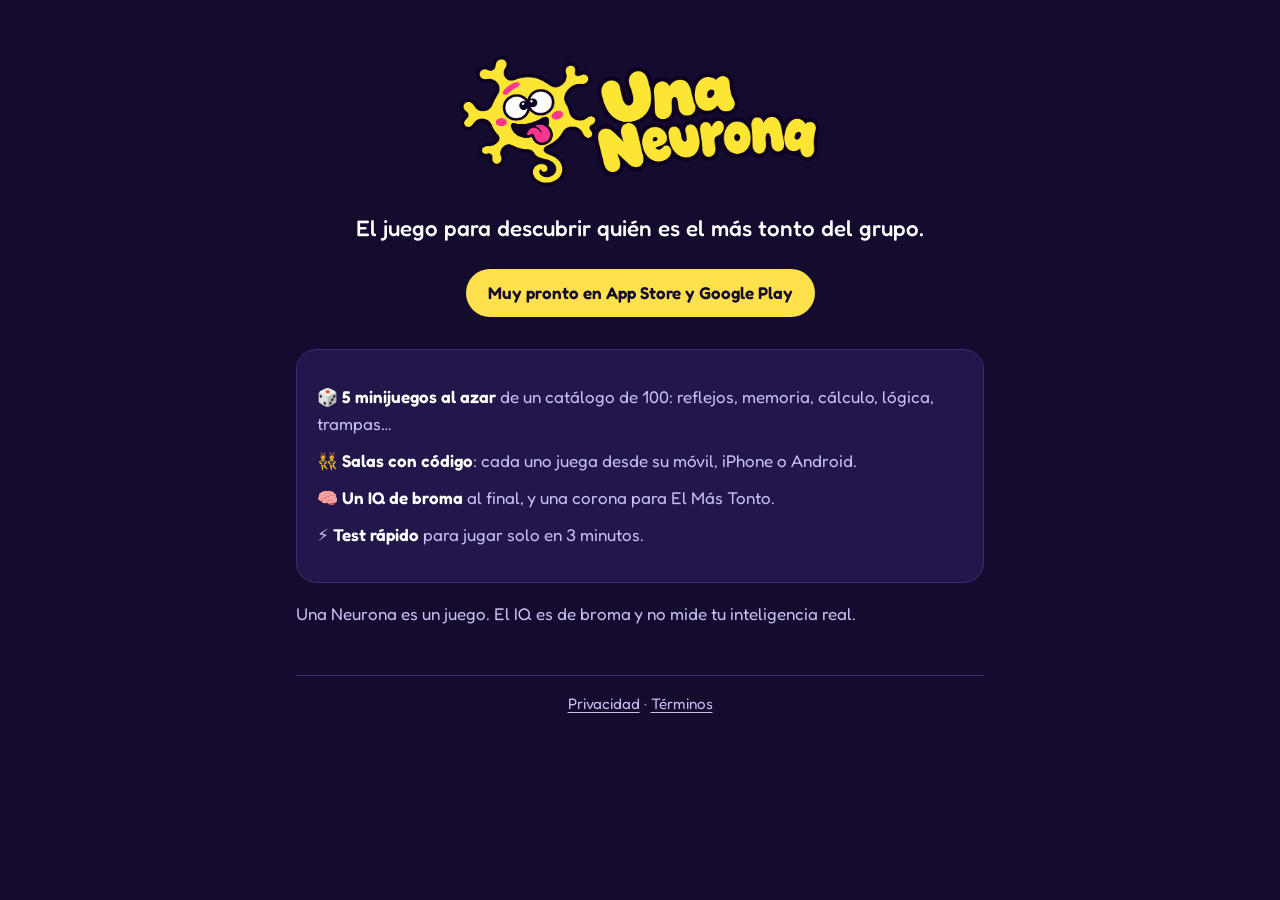
==== index.html @ 9317ab6b "Una Neurona: web, privacidad, términos y app-ads.txt Co-Authored-By: Claude Opus 5.5 <noreply@anthro" ====
<!doctype html>
<html lang="es">
<head>
  <meta charset="utf-8">
  <meta name="viewport" content="width=device-width, initial-scale=1">
  <title>Una Neurona</title>
  <meta name="description" content="El juego de fiesta para descubrir quién es el más tonto del grupo: 5 minijuegos al azar, un IQ de broma y una corona que nadie quiere.">
  <meta property="og:title" content="Una Neurona">
  <meta property="og:description" content="¿Quién es el más tonto del grupo? 5 minijuegos, un IQ de broma y una corona que nadie quiere.">
  <meta property="og:image" content="https://xesc004.github.io/assets/wordmark.png">
  <link rel="icon" href="/favicon.png">
  <link rel="apple-touch-icon" href="/assets/icon-192.png">
  <link rel="preconnect" href="https://fonts.googleapis.com">
  <link rel="preconnect" href="https://fonts.gstatic.com" crossorigin>
  <link href="https://fonts.googleapis.com/css2?family=Fredoka:wght@400;500;600&display=swap" rel="stylesheet">
  <link rel="stylesheet" href="/assets/styles.css">
</head>
<body>
  <main>
    <section class="hero">
      <img src="/assets/wordmark.png" alt="Una Neurona" width="1024" height="371">
      <p class="tagline">El juego para descubrir quién es el más tonto del grupo.</p>
      <span class="soon">Muy pronto en App Store y Google Play</span>
    </section>

    <div class="card">
      <ul class="features">
        <li>🎲 <strong>5 minijuegos al azar</strong> de un catálogo de 100: reflejos, memoria, cálculo, lógica, trampas…</li>
        <li>👯 <strong>Salas con código</strong>: cada uno juega desde su móvil, iPhone o Android.</li>
        <li>🧠 <strong>Un IQ de broma</strong> al final, y una corona para El Más Tonto.</li>
        <li>⚡ <strong>Test rápido</strong> para jugar solo en 3 minutos.</li>
      </ul>
    </div>

    <p>Una Neurona es un juego. El IQ es de broma y no mide tu inteligencia real.</p>

    <footer>
      <a href="/privacidad/">Privacidad</a> · <a href="/terminos/">Términos</a>
    </footer>
  </main>
</body>
</html>
---- assets/styles.css ----
:root {
  --bg: #140B2E;
  --surface: #22164A;
  --border: #3D2C78;
  --text: #FFFFFF;
  --text-2: #C9BFF2;
  --muted: #A597DE;
  --primary: #FFE14D;
  --pink: #FF4FA3;
  color-scheme: dark;
}

* { box-sizing: border-box; }

html { -webkit-text-size-adjust: 100%; }

body {
  margin: 0;
  background: var(--bg);
  color: var(--text-2);
  font-family: 'Fredoka', system-ui, -apple-system, 'Segoe UI', sans-serif;
  font-size: 17px;
  line-height: 1.6;
}

main {
  max-width: 720px;
  margin: 0 auto;
  padding: 32px 16px 64px;
}

a { color: var(--primary); text-underline-offset: 3px; }
a:focus-visible { outline: 3px solid var(--pink); outline-offset: 3px; border-radius: 4px; }

h1, h2, h3 { color: var(--text); line-height: 1.2; font-weight: 600; }
h1 { font-size: 2.1rem; margin: 24px 0 8px; }
h2 { font-size: 1.35rem; margin: 36px 0 8px; }
h3 { font-size: 1.1rem; margin: 20px 0 4px; }

ul { padding-left: 1.2em; }
li { margin: 4px 0; }
strong { color: var(--text); font-weight: 600; }

.back { display: inline-block; font-weight: 500; text-decoration: none; }
.updated { color: var(--muted); font-size: 0.95rem; margin: 0; }

.card {
  background: var(--surface);
  border: 1px solid var(--border);
  border-radius: 20px;
  padding: 16px 20px;
  margin: 16px 0;
}

table { width: 100%; border-collapse: collapse; font-size: 0.95rem; }
th, td { text-align: left; vertical-align: top; padding: 10px 8px; border-bottom: 1px solid var(--border); }
th { color: var(--text); font-weight: 600; }
.table-wrap { overflow-x: auto; }

.hero { text-align: center; padding-top: 24px; }
.hero img { width: min(360px, 100%); height: auto; }
.tagline { color: var(--text); font-size: 1.4rem; font-weight: 500; margin: 16px 0 8px; }
.soon {
  display: inline-block;
  background: var(--primary);
  color: var(--bg);
  font-weight: 600;
  border-radius: 999px;
  padding: 10px 22px;
  margin: 16px 0;
}
.features { list-style: none; padding: 0; text-align: left; }
.features li { margin: 10px 0; }

footer {
  margin-top: 48px;
  padding-top: 16px;
  border-top: 1px solid var(--border);
  color: var(--muted);
  font-size: 0.95rem;
  text-align: center;
}
footer a { color: var(--text-2); }
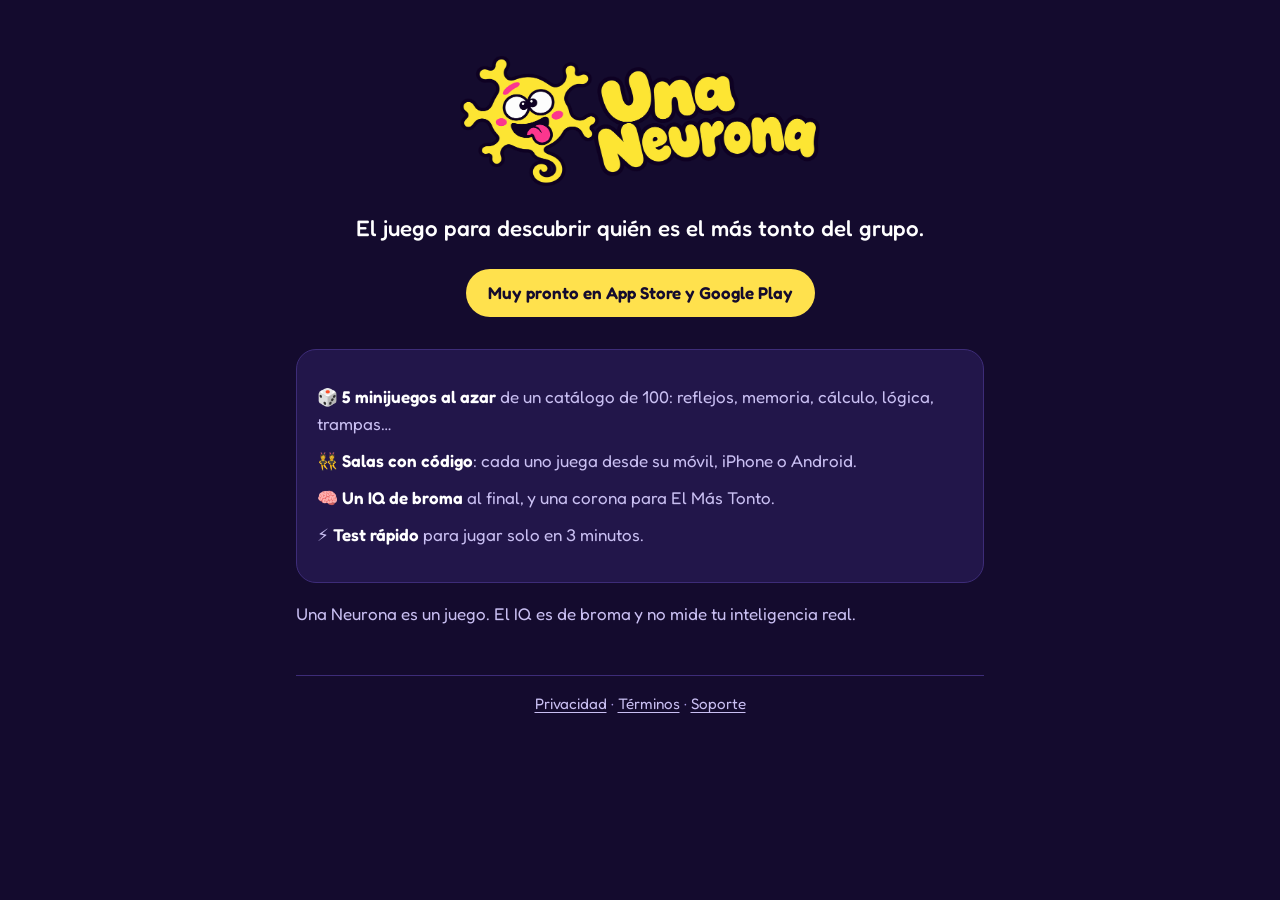
==== commit 6934e632: "Términos: tolerancia cero y reportes; enlace de soporte Co-Authored-By: Claude Opus 5.5 <noreply@ant" ====
--- a/index.html
+++ b/index.html
@@ -35,7 +35,8 @@
     <p>Una Neurona es un juego. El IQ es de broma y no mide tu inteligencia real.</p>
 
     <footer>
-      <a href="/privacidad/">Privacidad</a> · <a href="/terminos/">Términos</a>
+      <a href="/privacidad/">Privacidad</a> · <a href="/terminos/">Términos</a> ·
+      <a href="mailto:xescoalabaucalatayud2@gmail.com">Soporte</a>
     </footer>
   </main>
 </body>
